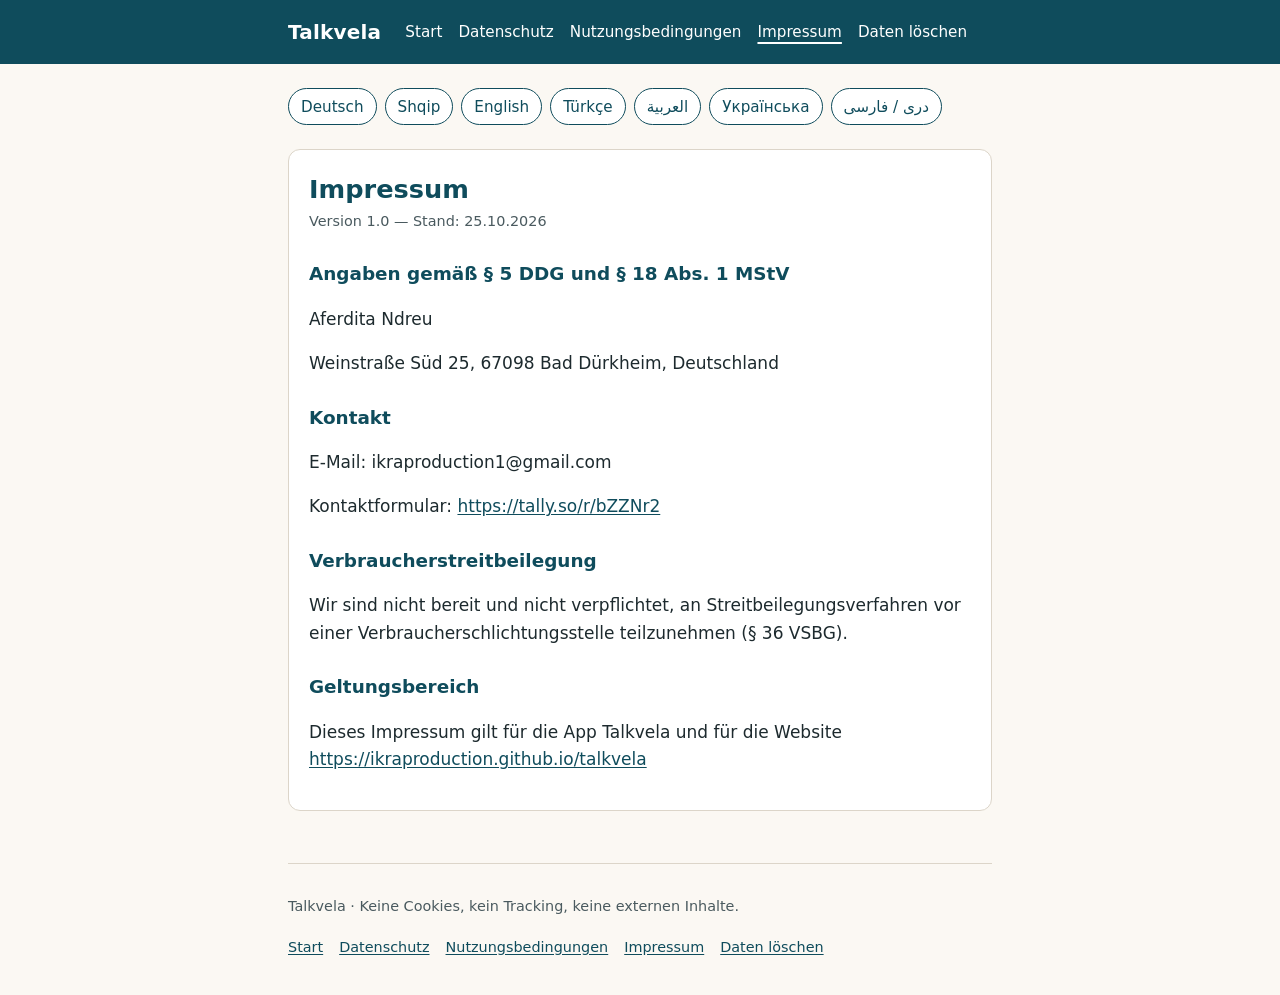
==== impressum.html @ cd6cb001 "Talkvela website: privacy, terms, imprint, account deletion" ====
<!doctype html>
<html lang="de">
<head>
<meta charset="utf-8">
<meta name="viewport" content="width=device-width, initial-scale=1">
<meta name="referrer" content="no-referrer">
<meta name="color-scheme" content="light">
<title>Impressum – Talkvela</title>
<style>:root{--brand:#0F4C5C;--bg:#FBF8F3;--text:#1d2a2e;--muted:#4a5a5f;--line:#dcd5c9;--card:#ffffff}
*{box-sizing:border-box}
html{-webkit-text-size-adjust:100%}
body{margin:0;background:var(--bg);color:var(--text);font:1.0625rem/1.6 system-ui,-apple-system,"Segoe UI",Roboto,"Noto Sans","Noto Sans Arabic",Tahoma,Arial,sans-serif}
a{color:var(--brand);text-underline-offset:2px}
a:focus-visible{outline:3px solid var(--brand);outline-offset:2px;border-radius:2px}
.skip{position:absolute;left:-999px;top:0;background:var(--brand);color:#fff;padding:.5rem 1rem;z-index:2}
.skip:focus{left:1rem;top:1rem}
header{background:var(--brand);color:#fff}
header .wrap{display:flex;flex-wrap:wrap;align-items:center;gap:.5rem 1.5rem;padding-top:.9rem;padding-bottom:.9rem}
.brand{color:#fff;font-weight:700;font-size:1.25rem;text-decoration:none;letter-spacing:.01em}
header nav ul{list-style:none;margin:0;padding:0;display:flex;flex-wrap:wrap;gap:.25rem 1rem}
header nav a{color:#fff;text-decoration:none;font-size:.95rem}
header nav a[aria-current=page]{text-decoration:underline;text-decoration-thickness:2px;text-underline-offset:5px}
header nav a:focus-visible{outline-color:#fff}
.wrap{max-width:46rem;margin:0 auto;padding-left:16px;padding-right:16px}
.langs{margin:1.25rem 0 0}
.langs ul{list-style:none;padding:0;margin:0;display:flex;flex-wrap:wrap;gap:.5rem}
.langs a{display:inline-block;padding:.35rem .75rem;border:1px solid var(--brand);border-radius:999px;text-decoration:none;font-size:.95rem;background:var(--card)}
.langs a:hover{background:var(--brand);color:#fff}
main{padding-bottom:2rem}
section.lang{display:none;background:var(--card);border:1px solid var(--line);border-radius:12px;padding:.5rem 1.25rem 1.25rem;margin:1.25rem 0;overflow-wrap:anywhere}
section.lang:target,#de{display:block}
main:has(section.lang:target) #de:not(:target){display:none}
h2{color:var(--brand);font-size:1.6rem;line-height:1.25;margin:1rem 0 .25rem}
h3{color:var(--brand);font-size:1.15rem;margin:1.6rem 0 .4rem}
p.meta{color:var(--muted);font-size:.9rem;margin-top:0}
ul{padding-inline-start:1.25rem}
li{margin:.25rem 0}
li.cont{list-style:none}
[dir=rtl]{text-align:right}
footer{border-top:1px solid var(--line);color:var(--muted);font-size:.9rem;padding:1rem 0 2rem}
footer ul{list-style:none;padding:0;display:flex;flex-wrap:wrap;gap:.25rem 1rem;margin:.5rem 0 0}
@media print{header nav,.langs,.skip{display:none}section.lang{display:block!important;border:0}}
</style>
</head>
<body>
<a class="skip" href="#inhalt">Zum Inhalt springen</a>
<header><div class="wrap">
<a class="brand" href="index.html">Talkvela</a>
<nav aria-label="Seiten"><ul><li><a href="index.html">Start</a></li><li><a href="datenschutz.html">Datenschutz</a></li><li><a href="nutzungsbedingungen.html">Nutzungsbedingungen</a></li><li><a href="impressum.html" aria-current="page">Impressum</a></li><li><a href="konto-loeschen.html">Daten löschen</a></li></ul></nav>
</div></header>
<div class="wrap">
<nav class="langs" aria-label="Sprache / Language"><ul><li><a href="#de" lang="de" dir="ltr" hreflang="de">Deutsch</a></li><li><a href="#sq" lang="sq" dir="ltr" hreflang="sq">Shqip</a></li><li><a href="#en" lang="en" dir="ltr" hreflang="en">English</a></li><li><a href="#tr" lang="tr" dir="ltr" hreflang="tr">Türkçe</a></li><li><a href="#ar" lang="ar" dir="rtl" hreflang="ar">العربية</a></li><li><a href="#uk" lang="uk" dir="ltr" hreflang="uk">Українська</a></li><li><a href="#fa" lang="fa" dir="rtl" hreflang="fa">دری / فارسی</a></li></ul></nav>
<main id="inhalt">
<section class="lang" id="de" lang="de" dir="ltr" aria-label="Deutsch">
<h2>Impressum</h2>
<p class="meta">Version 1.0 — Stand: 25.10.2026</p>
<h3>Angaben gemäß § 5 DDG und § 18 Abs. 1 MStV</h3>
<p>Aferdita Ndreu</p>
<p>Weinstraße Süd 25, 67098 Bad Dürkheim, Deutschland</p>
<h3>Kontakt</h3>
<p>E-Mail: ikraproduction1@gmail.com</p>
<p>Kontaktformular: <a href="https://tally.so/r/bZZNr2" dir="ltr">https://tally.so/r/bZZNr2</a></p>
<h3>Verbraucherstreitbeilegung</h3>
<p>Wir sind nicht bereit und nicht verpflichtet, an Streitbeilegungsverfahren vor einer Verbraucherschlichtungsstelle teilzunehmen (§ 36 VSBG).</p>
<h3>Geltungsbereich</h3>
<p>Dieses Impressum gilt für die App Talkvela und für die Website <a href="https://ikraproduction.github.io/talkvela" dir="ltr">https://ikraproduction.github.io/talkvela</a></p>
</section>
<section class="lang" id="sq" lang="sq" dir="ltr" aria-label="Shqip">
<h2>Të dhënat ligjore (Impressum)</h2>
<p class="meta">Version 1.0 — Stand: 25.10.2026</p>
<p>Ky është një përkthim për lehtësinë tuaj. Detyruese nga ana ligjore është vetëm versioni gjermanisht.</p>
<h3>Të dhëna sipas § 5 DDG (Ligji gjerman për shërbimet dixhitale) dhe § 18 paragrafi 1 MStV (Traktati gjerman shtetëror për mediat)</h3>
<p>Aferdita Ndreu</p>
<p>Weinstraße Süd 25, 67098 Bad Dürkheim, Gjermani</p>
<h3>Kontakti</h3>
<p>Email: ikraproduction1@gmail.com</p>
<p>Formulari i kontaktit: <a href="https://tally.so/r/bZZNr2" dir="ltr">https://tally.so/r/bZZNr2</a></p>
<h3>Zgjidhja e mosmarrëveshjeve me konsumatorët</h3>
<p>Nuk jemi të gatshëm dhe as të detyruar të marrim pjesë në procedura për zgjidhjen e mosmarrëveshjeve para një organi pajtimi për konsumatorët (§ 36 VSBG).</p>
<h3>Fusha e zbatimit</h3>
<p>Këto të dhëna ligjore vlejnë për aplikacionin Talkvela dhe për faqen e internetit <a href="https://ikraproduction.github.io/talkvela" dir="ltr">https://ikraproduction.github.io/talkvela</a></p>
</section>
<section class="lang" id="en" lang="en" dir="ltr" aria-label="English">
<h2>Legal Notice (Impressum)</h2>
<p class="meta">Version 1.0 — Stand: 25.10.2026</p>
<p>This is a translation for your convenience. Only the German version is legally binding.</p>
<h3>Information pursuant to Section 5 DDG (German Digital Services Act) and Section 18(1) MStV (German Interstate Media Treaty)</h3>
<p>Aferdita Ndreu</p>
<p>Weinstraße Süd 25, 67098 Bad Dürkheim, Germany</p>
<h3>Contact</h3>
<p>E-mail: ikraproduction1@gmail.com</p>
<p>Contact form: <a href="https://tally.so/r/bZZNr2" dir="ltr">https://tally.so/r/bZZNr2</a></p>
<h3>Consumer dispute resolution</h3>
<p>We are neither willing nor obliged to take part in dispute resolution proceedings before a consumer arbitration board (Section 36 VSBG).</p>
<h3>Scope</h3>
<p>This legal notice applies to the Talkvela app and to the website <a href="https://ikraproduction.github.io/talkvela" dir="ltr">https://ikraproduction.github.io/talkvela</a></p>
</section>
<section class="lang" id="tr" lang="tr" dir="ltr" aria-label="Türkçe">
<h2>Künye (Impressum)</h2>
<p class="meta">Version 1.0 — Stand: 25.10.2026</p>
<p>Bu çeviri size kolaylık sağlamak içindir. Hukuken yalnızca Almanca metin bağlayıcıdır.</p>
<h3>Alman Dijital Hizmetler Kanunu (DDG) § 5 ve Alman Eyaletlerarası Medya Antlaşması (MStV) § 18 fıkra 1 uyarınca bilgiler</h3>
<p>Aferdita Ndreu</p>
<p>Weinstraße Süd 25, 67098 Bad Dürkheim, Almanya</p>
<h3>İletişim</h3>
<p>E-posta: ikraproduction1@gmail.com</p>
<p>İletişim formu: <a href="https://tally.so/r/bZZNr2" dir="ltr">https://tally.so/r/bZZNr2</a></p>
<h3>Tüketici uyuşmazlıklarının çözümü</h3>
<p>Bir tüketici hakem kurulu önündeki uyuşmazlık çözüm prosedürlerine katılmaya istekli veya yükümlü değiliz (VSBG § 36).</p>
<h3>Kapsam</h3>
<p>Bu künye Talkvela uygulaması ve <a href="https://ikraproduction.github.io/talkvela" dir="ltr">https://ikraproduction.github.io/talkvela</a> web sitesi için geçerlidir.</p>
</section>
<section class="lang" id="ar" lang="ar" dir="rtl" aria-label="العربية">
<h2>بيانات الناشر (Impressum)</h2>
<p class="meta">Version 1.0 — Stand: 25.10.2026</p>
<p>هذه ترجمة لتسهيل الفهم. النص الملزم قانونيًا هو النص الألماني فقط.</p>
<h3>بيانات وفق المادة 5 من DDG (قانون الخدمات الرقمية الألماني) والمادة 18 الفقرة 1 من MStV (معاهدة الإعلام بين الولايات الألمانية)</h3>
<p>Aferdita Ndreu</p>
<p>Weinstraße Süd 25، 67098 Bad Dürkheim، ألمانيا</p>
<h3>التواصل</h3>
<p>البريد الإلكتروني: ikraproduction1@gmail.com</p>
<p>نموذج الاتصال: <a href="https://tally.so/r/bZZNr2" dir="ltr">https://tally.so/r/bZZNr2</a></p>
<h3>تسوية نزاعات المستهلكين</h3>
<p>لسنا مستعدين ولا ملزمين بالمشاركة في إجراءات تسوية النزاعات أمام هيئة تحكيم للمستهلكين (المادة 36 من VSBG).</p>
<h3>النطاق</h3>
<p>تسري بيانات الناشر هذه على تطبيق Talkvela وعلى الموقع الإلكتروني <a href="https://ikraproduction.github.io/talkvela" dir="ltr">https://ikraproduction.github.io/talkvela</a></p>
</section>
<section class="lang" id="uk" lang="uk" dir="ltr" aria-label="Українська">
<h2>Вихідні дані (Impressum)</h2>
<p class="meta">Version 1.0 — Stand: 25.10.2026</p>
<p>Це переклад для вашої зручності. Юридично обов'язковою є лише німецька версія.</p>
<h3>Відомості згідно з § 5 DDG (Закон Німеччини про цифрові послуги) і § 18 ч. 1 MStV (Міждержавний договір Німеччини про медіа)</h3>
<p>Aferdita Ndreu</p>
<p>Weinstraße Süd 25, 67098 Bad Dürkheim, Німеччина</p>
<h3>Контакти</h3>
<p>Електронна пошта: ikraproduction1@gmail.com</p>
<p>Контактна форма: <a href="https://tally.so/r/bZZNr2" dir="ltr">https://tally.so/r/bZZNr2</a></p>
<h3>Вирішення спорів зі споживачами</h3>
<p>Ми не готові і не зобов'язані брати участь у процедурах вирішення спорів перед споживчою арбітражною установою (§ 36 VSBG).</p>
<h3>Сфера дії</h3>
<p>Ці вихідні дані стосуються застосунку Talkvela та вебсайту <a href="https://ikraproduction.github.io/talkvela" dir="ltr">https://ikraproduction.github.io/talkvela</a></p>
</section>
<section class="lang" id="fa" lang="fa" dir="rtl" aria-label="دری / فارسی">
<h2>مشخصات ناشر (Impressum)</h2>
<p class="meta">Version 1.0 — Stand: 25.10.2026</p>
<p>این ترجمه برای آسانی فهم شماست. از نظر حقوقی فقط متن آلمانی الزام‌آور است.</p>
<h3>اطلاعات طبق بند ۵ DDG (قانون خدمات دیجیتال آلمان) و بند ۱۸ پاراگراف ۱ MStV (پیمان رسانه‌ای ایالت‌های آلمان)</h3>
<p>Aferdita Ndreu</p>
<p>Weinstraße Süd 25، 67098 Bad Dürkheim، آلمان</p>
<h3>تماس</h3>
<p>ایمیل: ikraproduction1@gmail.com</p>
<p>فرم تماس: <a href="https://tally.so/r/bZZNr2" dir="ltr">https://tally.so/r/bZZNr2</a></p>
<h3>حل اختلاف با مصرف‌کنندگان</h3>
<p>ما آماده و موظف نیستیم در روند حل اختلاف در برابر یک نهاد داوری مصرف‌کنندگان شرکت کنیم (بند ۳۶ VSBG).</p>
<h3>دامنه اعتبار</h3>
<p>این مشخصات برای اپلیکیشن Talkvela و برای وب‌سایت <a href="https://ikraproduction.github.io/talkvela" dir="ltr">https://ikraproduction.github.io/talkvela</a> معتبر است.</p>
</section>
</main>
<footer>
<p>Talkvela · Keine Cookies, kein Tracking, keine externen Inhalte.</p>
<ul><li><a href="index.html">Start</a></li><li><a href="datenschutz.html">Datenschutz</a></li><li><a href="nutzungsbedingungen.html">Nutzungsbedingungen</a></li><li><a href="impressum.html" aria-current="page">Impressum</a></li><li><a href="konto-loeschen.html">Daten löschen</a></li></ul>
</footer>
</div>
</body>
</html>
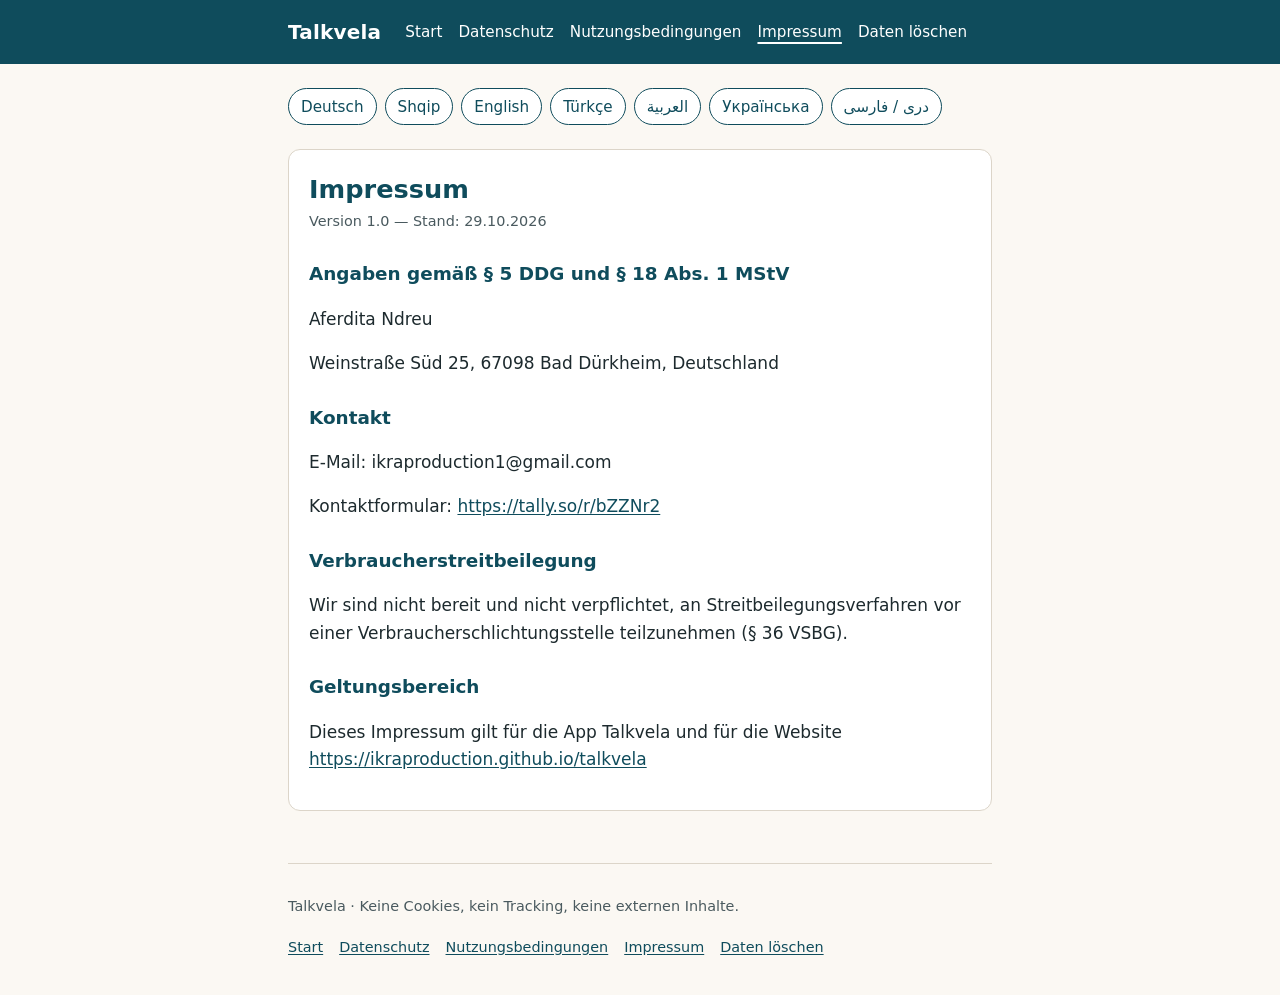
==== commit 25ada9c2: "Update legal texts" ====
--- a/impressum.html
+++ b/impressum.html
@@ -53,7 +53,7 @@
 <main id="inhalt">
 <section class="lang" id="de" lang="de" dir="ltr" aria-label="Deutsch">
 <h2>Impressum</h2>
-<p class="meta">Version 1.0 — Stand: 25.10.2026</p>
+<p class="meta">Version 1.0 — Stand: 29.10.2026</p>
 <h3>Angaben gemäß § 5 DDG und § 18 Abs. 1 MStV</h3>
 <p>Aferdita Ndreu</p>
 <p>Weinstraße Süd 25, 67098 Bad Dürkheim, Deutschland</p>
@@ -67,7 +67,7 @@
 </section>
 <section class="lang" id="sq" lang="sq" dir="ltr" aria-label="Shqip">
 <h2>Të dhënat ligjore (Impressum)</h2>
-<p class="meta">Version 1.0 — Stand: 25.10.2026</p>
+<p class="meta">Version 1.0 — Stand: 29.10.2026</p>
 <p>Ky është një përkthim për lehtësinë tuaj. Detyruese nga ana ligjore është vetëm versioni gjermanisht.</p>
 <h3>Të dhëna sipas § 5 DDG (Ligji gjerman për shërbimet dixhitale) dhe § 18 paragrafi 1 MStV (Traktati gjerman shtetëror për mediat)</h3>
 <p>Aferdita Ndreu</p>
@@ -82,7 +82,7 @@
 </section>
 <section class="lang" id="en" lang="en" dir="ltr" aria-label="English">
 <h2>Legal Notice (Impressum)</h2>
-<p class="meta">Version 1.0 — Stand: 25.10.2026</p>
+<p class="meta">Version 1.0 — Stand: 29.10.2026</p>
 <p>This is a translation for your convenience. Only the German version is legally binding.</p>
 <h3>Information pursuant to Section 5 DDG (German Digital Services Act) and Section 18(1) MStV (German Interstate Media Treaty)</h3>
 <p>Aferdita Ndreu</p>
@@ -97,7 +97,7 @@
 </section>
 <section class="lang" id="tr" lang="tr" dir="ltr" aria-label="Türkçe">
 <h2>Künye (Impressum)</h2>
-<p class="meta">Version 1.0 — Stand: 25.10.2026</p>
+<p class="meta">Version 1.0 — Stand: 29.10.2026</p>
 <p>Bu çeviri size kolaylık sağlamak içindir. Hukuken yalnızca Almanca metin bağlayıcıdır.</p>
 <h3>Alman Dijital Hizmetler Kanunu (DDG) § 5 ve Alman Eyaletlerarası Medya Antlaşması (MStV) § 18 fıkra 1 uyarınca bilgiler</h3>
 <p>Aferdita Ndreu</p>
@@ -112,7 +112,7 @@
 </section>
 <section class="lang" id="ar" lang="ar" dir="rtl" aria-label="العربية">
 <h2>بيانات الناشر (Impressum)</h2>
-<p class="meta">Version 1.0 — Stand: 25.10.2026</p>
+<p class="meta">Version 1.0 — Stand: 29.10.2026</p>
 <p>هذه ترجمة لتسهيل الفهم. النص الملزم قانونيًا هو النص الألماني فقط.</p>
 <h3>بيانات وفق المادة 5 من DDG (قانون الخدمات الرقمية الألماني) والمادة 18 الفقرة 1 من MStV (معاهدة الإعلام بين الولايات الألمانية)</h3>
 <p>Aferdita Ndreu</p>
@@ -127,7 +127,7 @@
 </section>
 <section class="lang" id="uk" lang="uk" dir="ltr" aria-label="Українська">
 <h2>Вихідні дані (Impressum)</h2>
-<p class="meta">Version 1.0 — Stand: 25.10.2026</p>
+<p class="meta">Version 1.0 — Stand: 29.10.2026</p>
 <p>Це переклад для вашої зручності. Юридично обов'язковою є лише німецька версія.</p>
 <h3>Відомості згідно з § 5 DDG (Закон Німеччини про цифрові послуги) і § 18 ч. 1 MStV (Міждержавний договір Німеччини про медіа)</h3>
 <p>Aferdita Ndreu</p>
@@ -142,7 +142,7 @@
 </section>
 <section class="lang" id="fa" lang="fa" dir="rtl" aria-label="دری / فارسی">
 <h2>مشخصات ناشر (Impressum)</h2>
-<p class="meta">Version 1.0 — Stand: 25.10.2026</p>
+<p class="meta">Version 1.0 — Stand: 29.10.2026</p>
 <p>این ترجمه برای آسانی فهم شماست. از نظر حقوقی فقط متن آلمانی الزام‌آور است.</p>
 <h3>اطلاعات طبق بند ۵ DDG (قانون خدمات دیجیتال آلمان) و بند ۱۸ پاراگراف ۱ MStV (پیمان رسانه‌ای ایالت‌های آلمان)</h3>
 <p>Aferdita Ndreu</p>
